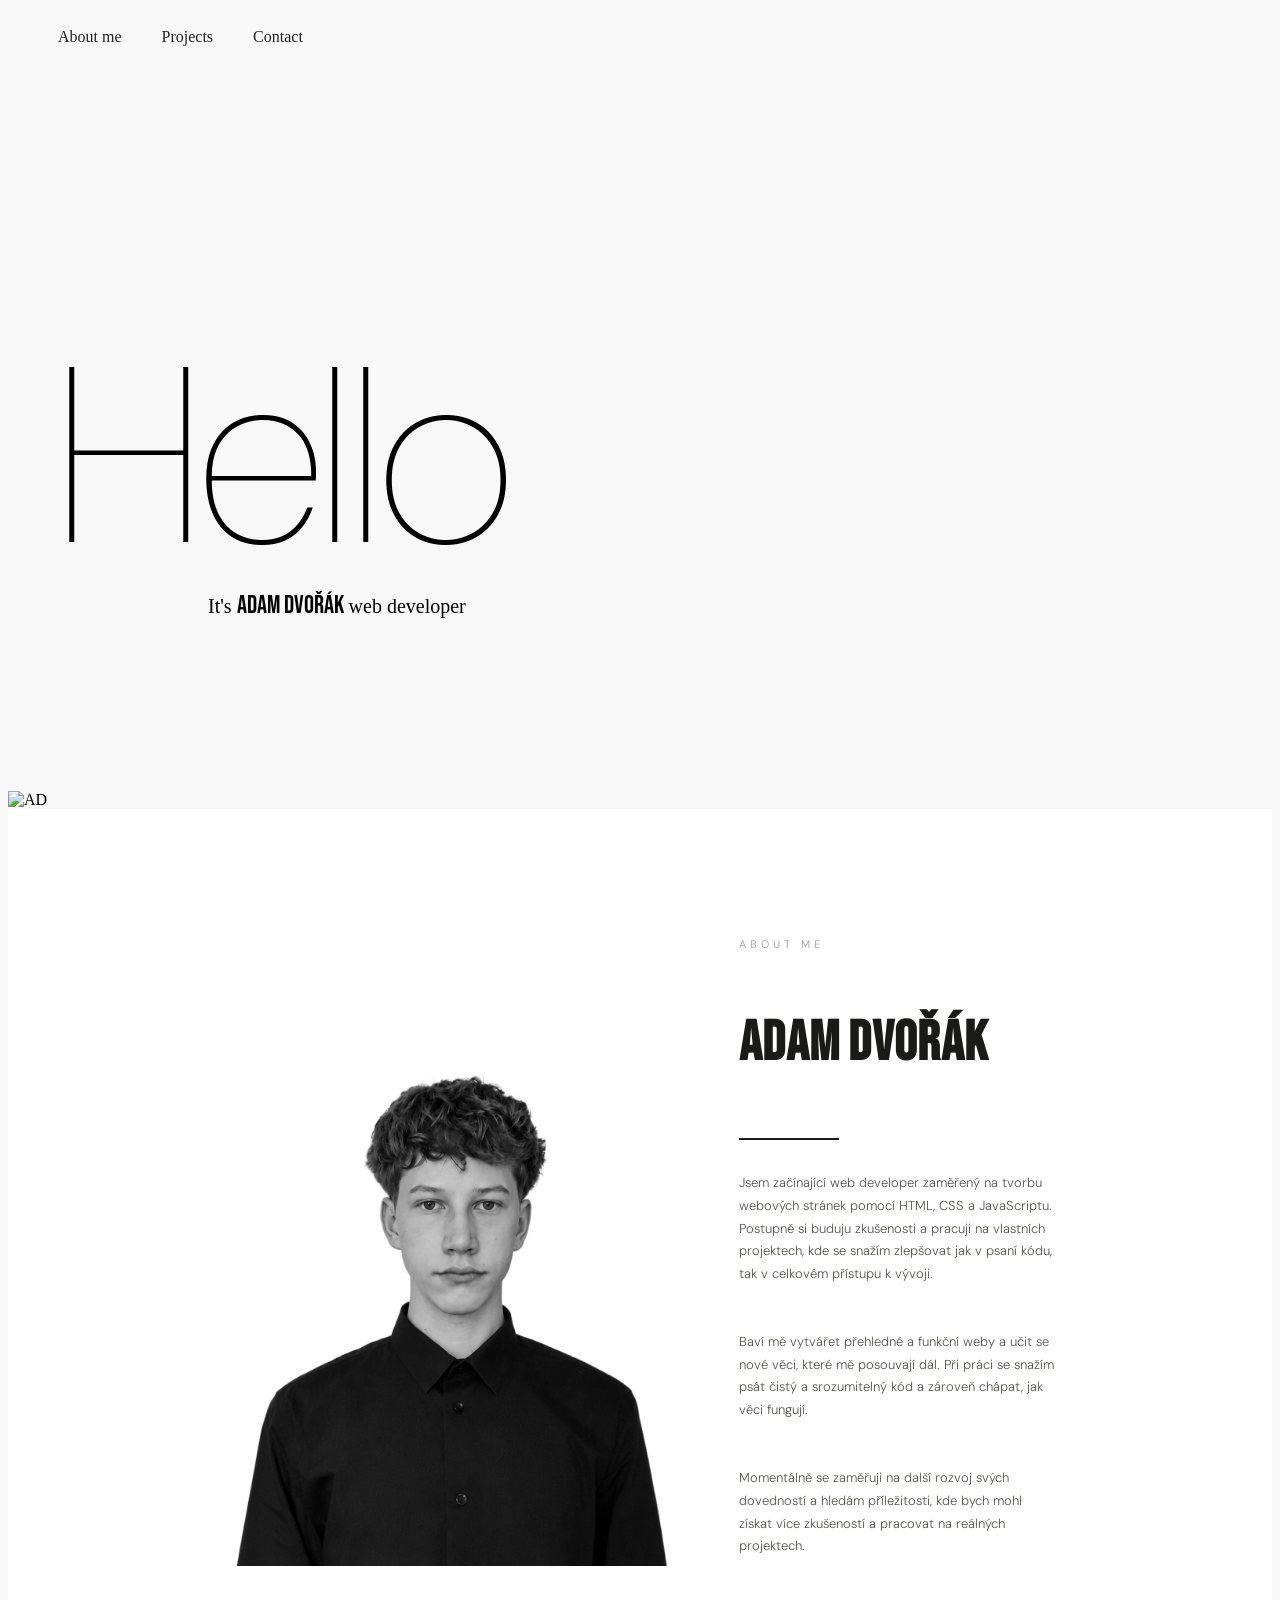
==== main.html @ d18d7697 "add" ====
<!DOCTYPE html>
<html lang="en">
<head>
    <meta charset="UTF-8">
    <title>Portfolio</title>
    <link rel="stylesheet" href="main.css">
    <link href='https://fonts.googleapis.com/css2?family=Bebas+Neue&family=DM+Sans:wght@300;400;500&display=swap' rel='stylesheet'>
</head>
<body>


    <nav>
        <a href="#about">About me</a>
        <a href="#">Projects</a>
        <a href="#">Contact</a>
    </nav>

    <div>
        <h1 class="main-text">Hello</h1>
    </div>
    <div class="web-dv">
        <p>It's <span class="name-font">Adam Dvořák</span> web developer</p>
    </div>

    <div>
        <img src="" alt="AD" class="about-Hl-photo">
    </div>

<section class="about" id="about">
    <div class="about-inner">

        <div>
            <img src="images/Hl.photo.png" alt="AD" class="about-photo">
        </div>

        <div class="about-text-wrap">
            <span class="about-label">About me</span>
            <h2 class="about-name">
                <span>Adam</span><span>Dvořák</span>
            </h2>
            <div class="about-line"></div>
            <p class="about-text">
                Jsem začínající web developer zaměřený na tvorbu webových stránek pomocí HTML, CSS a JavaScriptu. Postupně si buduju zkušenosti a pracuji na vlastních projektech, kde se snažím zlepšovat jak v psaní kódu, tak v celkovém přístupu k vývoji.
            </p>
            <p class="about-text">
                Baví mě vytvářet přehledné a funkční weby a učit se nové věci, které mě posouvají dál. Při práci se snažím psát čistý a srozumitelný kód a zároveň chápat, jak věci fungují.
            </p>
            <p class="about-text">
                Momentálně se zaměřuji na další rozvoj svých dovedností a hledám příležitosti, kde bych mohl získat více zkušeností a pracovat na reálných projektech.
            </p>
        </div>

    </div>
</section>

</body>
</html>
---- main.css ----
body {
    background-color: #F8F8F8;
}

nav {
    display: flex;
    gap: 2.5rem;
    padding-top: 20px;
    padding-left: 50px;
}

nav a {
    text-decoration: none;
    color: #222222;
}

nav a:hover {
    color: #7B7B7B;
    transition: 0.4s;
}

.main-text {
    font-family: 'DM Sans', sans-serif;
    font-size: 250px;
    font-weight: 100;
    padding-top: 80px;
    padding-left: 50px;
    margin-bottom: 10px;
}

.web-dv {
    padding-left: 200px;
    margin-top: -50px;
    font-size: 20px;
    margin-bottom: 170px;
}


.name-font {
    font-family: 'Bebas Neue', sans-serif;
    font-size: 25px;
}

.about-Hl-photo{
    width: auto;
    height: 500px;
    padding-right: 150px;

}

.about {
    font-family: 'DM Sans', sans-serif;
    background: #ffffff;
    display: flex;
    align-items: center;
    padding: 6rem 7rem;
}

.about-inner {
    display: grid;
    grid-template-columns: 1fr 1.2fr;
    gap: 4rem;
    align-items: end;
    width: 80%;
    max-width: 1100px;
    margin: 0 auto;
}

.about-photo{
    padding-left: 10px;
    width: auto;
    height: 550px;

}

.about-text-wrap {
    display: flex;
    flex-direction: column;
    gap: 1.2rem;
    padding-top: 2rem;
}

.about-label {
    font-size: 11px;
    letter-spacing: 4px;
    text-transform: uppercase;
    color: #aaa9a3;
}

.about-name {
    font-family: 'Bebas Neue', sans-serif;
    font-size: clamp(36px, 4.5vw, 56px);
    letter-spacing: 1px;
    line-height: 1;
    color: #1a1a18;
    display: flex;
    align-items: baseline;
    gap: 0.5rem;
    flex-wrap: wrap;
}

.about-line {
    width: 100px;
    height: 2px;
    background: #1a1a18;
}

.about-text {
    font-size: 13px;
    color: #555550;
    font-weight: 300;
    line-height: 1.75;
}
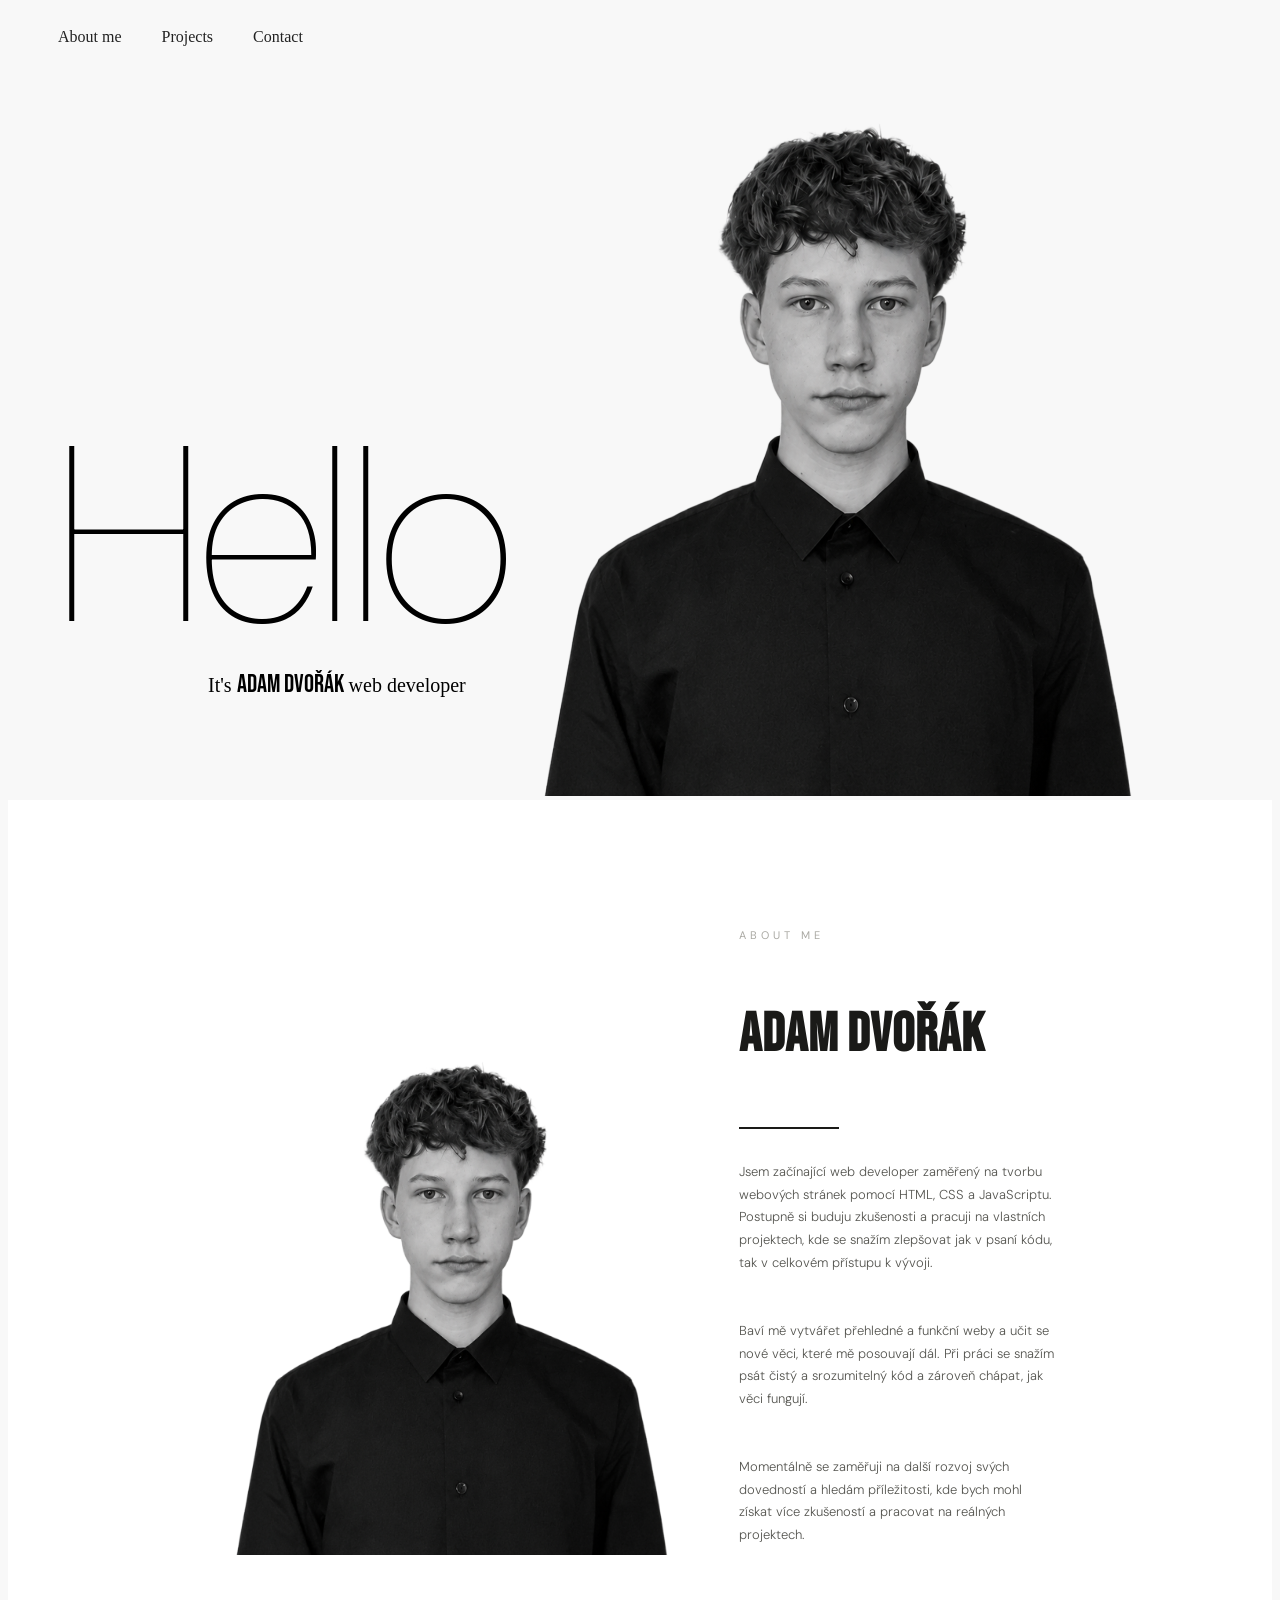
==== commit bd603e87: "edit" ====
--- a/main.html
+++ b/main.html
@@ -1,5 +1,5 @@
 <!DOCTYPE html>
-<html lang="en">
+<html lang="cs">
 <head>
     <meta charset="UTF-8">
     <title>Portfolio</title>
@@ -8,25 +8,29 @@
 </head>
 <body>
 
+<nav>
+    <a href="#about">About me</a>
+    <a href="#">Projects</a>
+    <a href="#">Contact</a>
+</nav>
 
-    <nav>
-        <a href="#about">About me</a>
-        <a href="#">Projects</a>
-        <a href="#">Contact</a>
-    </nav>
+<div class="hero-content">
+    <div>
+        <div>
+            <h1 class="main-text">Hello</h1>
+        </div>
+        <div class="web-dv">
+            <p>It's <span class="name-font">Adam Dvořák</span> web developer</p>
+        </div>
+    </div>
+    <div>
+        <div>
+            <img src="images/Hl.photo.png" alt="AD" class="about-Hl-photo">
+        </div>
+    </div>
+</div>
 
-    <div>
-        <h1 class="main-text">Hello</h1>
-    </div>
-    <div class="web-dv">
-        <p>It's <span class="name-font">Adam Dvořák</span> web developer</p>
-    </div>
-
-    <div>
-        <img src="" alt="AD" class="about-Hl-photo">
-    </div>
-
-<section class="about" id="about">
+<div class="about" id="about">
     <div class="about-inner">
 
         <div>
@@ -51,9 +55,8 @@
         </div>
 
     </div>
-</section>
+</div>
 
 </body>
 </html>
 
-
--- a/main.css
+++ b/main.css
@@ -19,6 +19,12 @@
     transition: 0.4s;
 }
 
+.hero-content {
+    display: flex;
+    align-items: center;
+    justify-content: space-between;
+}
+
 .main-text {
     font-family: 'DM Sans', sans-serif;
     font-size: 250px;
@@ -32,20 +38,20 @@
     padding-left: 200px;
     margin-top: -50px;
     font-size: 20px;
-    margin-bottom: 170px;
 }
 
+.photo-right {
+    width: 750px;
+}
 
 .name-font {
     font-family: 'Bebas Neue', sans-serif;
     font-size: 25px;
 }
 
-.about-Hl-photo{
-    width: auto;
-    height: 500px;
-    padding-right: 150px;
-
+.about-Hl-photo {
+    height: 750px;
+    padding-right: 130px;
 }
 
 .about {
@@ -63,14 +69,13 @@
     align-items: end;
     width: 80%;
     max-width: 1100px;
-    margin: 0 auto;
+    margin: auto;
 }
 
-.about-photo{
+.about-photo {
     padding-left: 10px;
     width: auto;
     height: 550px;
-
 }
 
 .about-text-wrap {
@@ -89,12 +94,11 @@
 
 .about-name {
     font-family: 'Bebas Neue', sans-serif;
-    font-size: clamp(36px, 4.5vw, 56px);
+    font-size:55px;
     letter-spacing: 1px;
     line-height: 1;
     color: #1a1a18;
     display: flex;
-    align-items: baseline;
     gap: 0.5rem;
     flex-wrap: wrap;
 }
@@ -110,4 +114,4 @@
     color: #555550;
     font-weight: 300;
     line-height: 1.75;
-}
+}
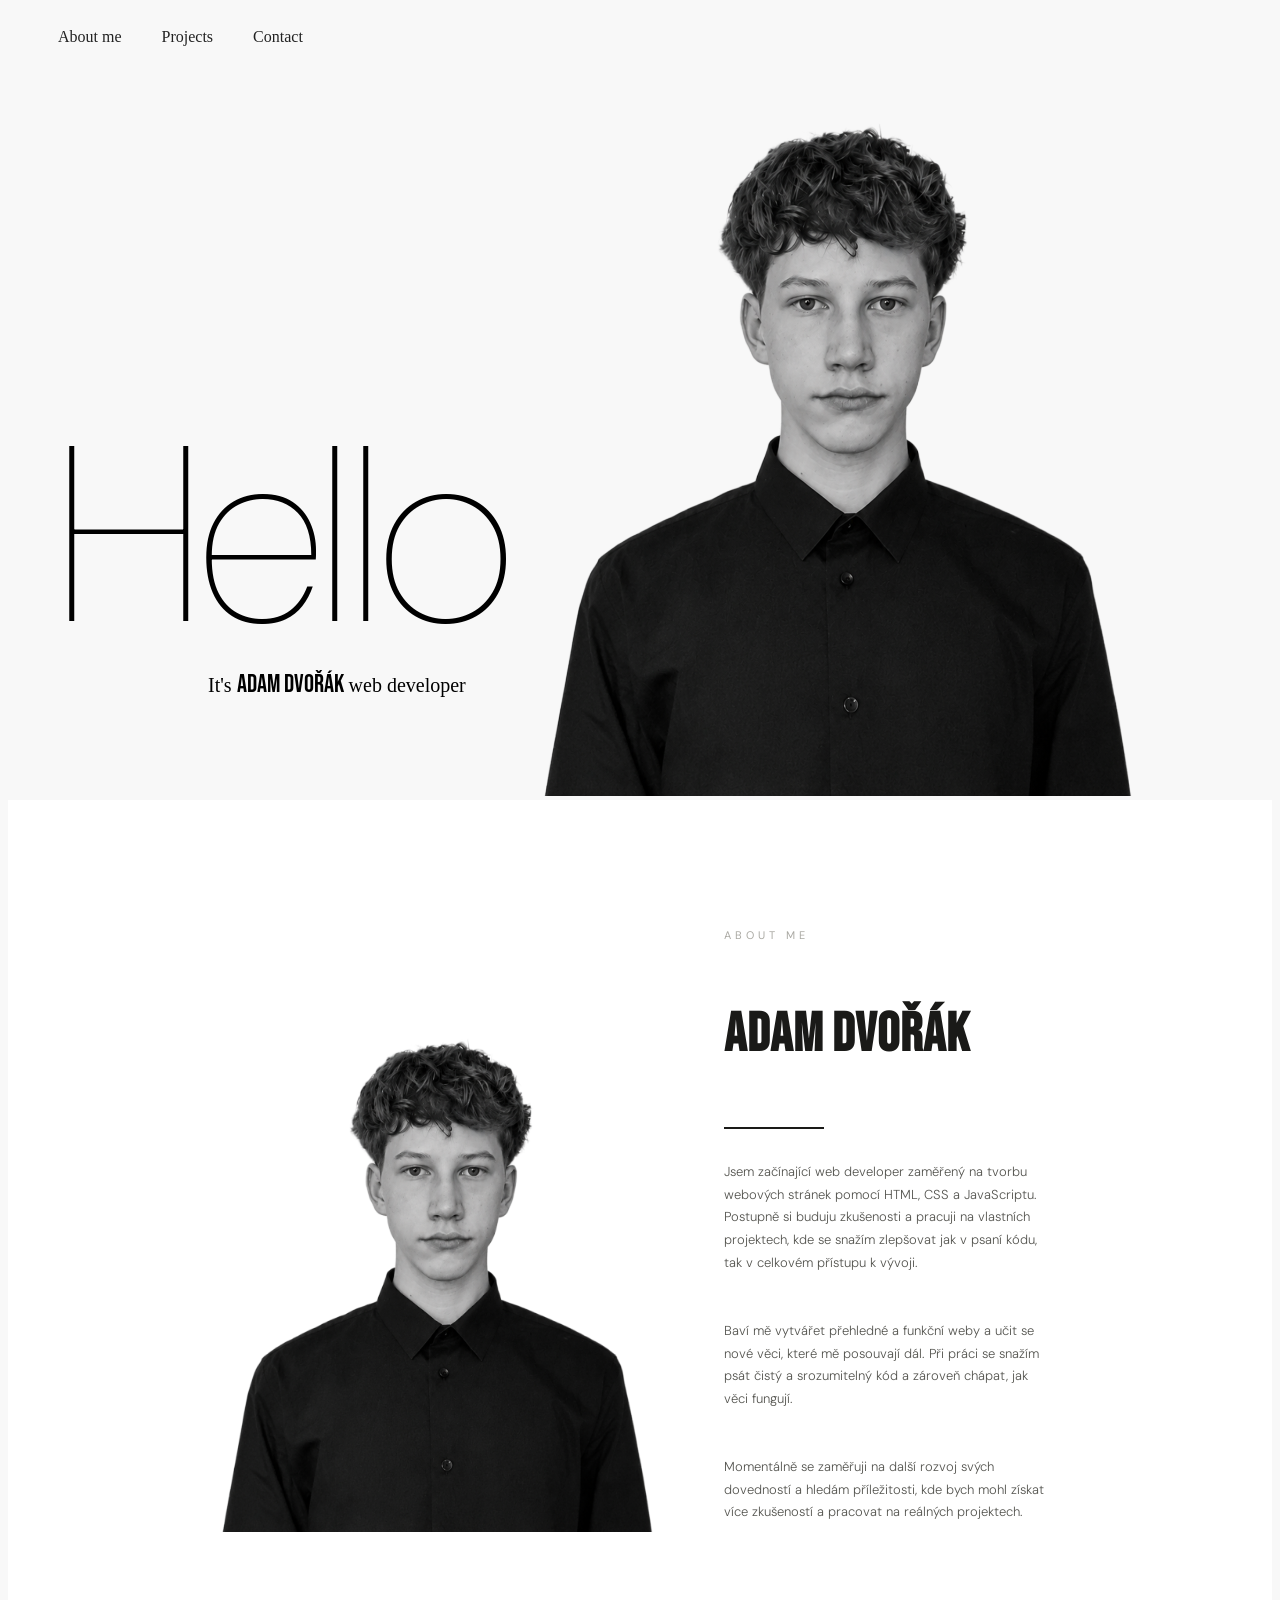
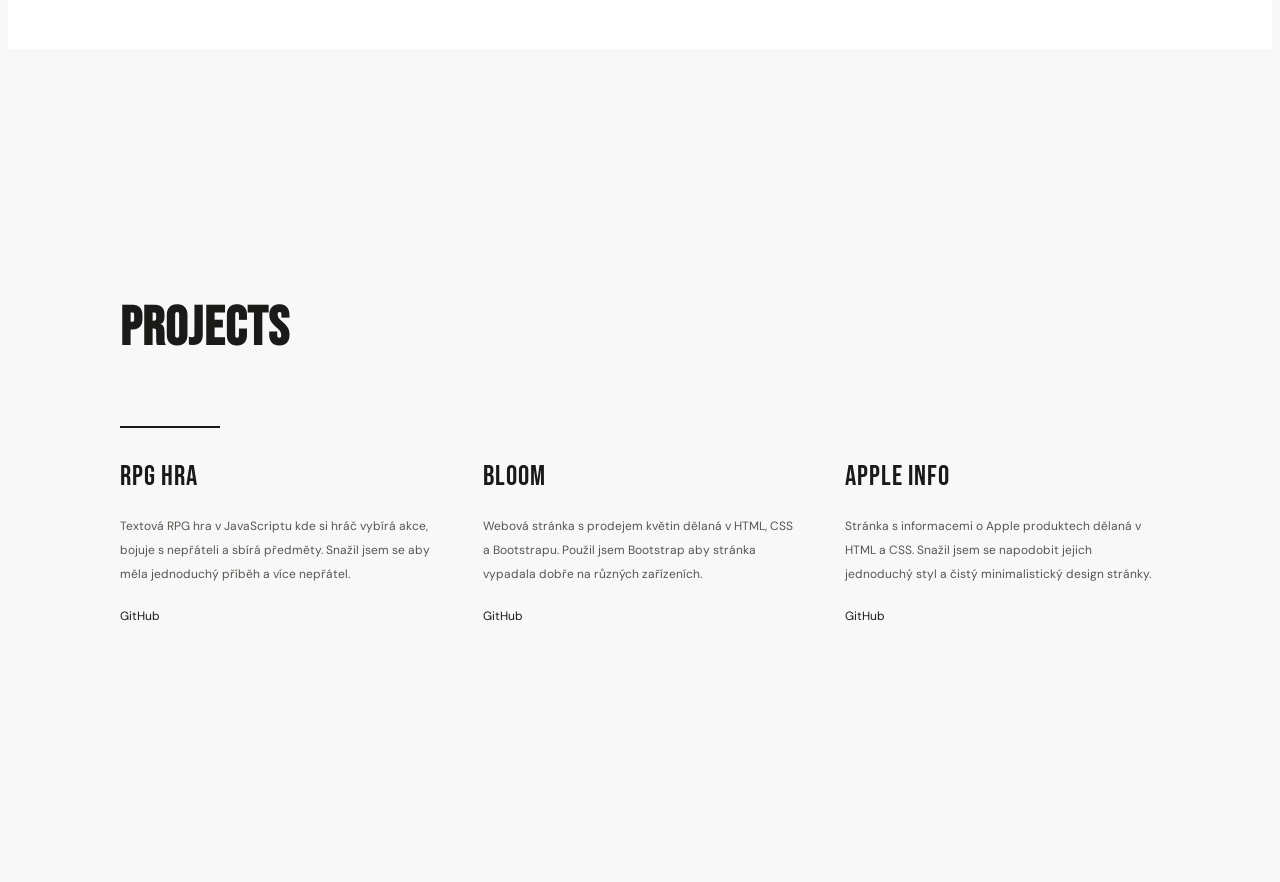
==== commit 1a3b7c1d: "add" ====
--- a/main.html
+++ b/main.html
@@ -10,14 +10,14 @@
 
 <nav>
     <a href="#about">About me</a>
-    <a href="#">Projects</a>
+    <a href="#projects">Projects</a>
     <a href="#">Contact</a>
 </nav>
 
 <div class="hero-content">
     <div>
         <div>
-            <h1 class="main-text">Hello</h1>
+            <h1 class="Hello-text">Hello</h1>
         </div>
         <div class="web-dv">
             <p>It's <span class="name-font">Adam Dvořák</span> web developer</p>
@@ -25,7 +25,7 @@
     </div>
     <div>
         <div>
-            <img src="images/Hl.photo.png" alt="AD" class="about-Hl-photo">
+            <img src="images/Hl.photo.png" alt="AD" class="Hl-photo">
         </div>
     </div>
 </div>
@@ -57,6 +57,32 @@
     </div>
 </div>
 
+<div class="projects" id="projects">
+    <h2 class="projects-heading">Projects</h2>
+    <div class="projects-line"></div>
+
+    <div class="projects-grid">
+
+        <div class="project-card">
+            <div class="project-title">RPG hra</div>
+            <p class="project-text">Textová RPG hra v JavaScriptu kde si hráč vybírá akce, bojuje s nepřáteli a sbírá předměty. Snažil jsem se aby měla jednoduchý příběh a více nepřátel.</p>
+            <a class="project-link" href="https://github.com/adam99dvorak/rpg_hra">GitHub</a>
+        </div>
+
+        <div class="project-card">
+            <div class="project-title">Bloom</div>
+            <p class="project-text">Webová stránka s prodejem květin dělaná v HTML, CSS a Bootstrapu. Použil jsem Bootstrap aby stránka vypadala dobře na různých zařízeních.</p>
+            <a class="project-link" href="https://github.com/adam99dvorak/Bloom">GitHub</a>
+        </div>
+
+        <div class="project-card">
+            <div class="project-title">Apple info</div>
+            <p class="project-text">Stránka s informacemi o Apple produktech dělaná v HTML a CSS. Snažil jsem se napodobit jejich jednoduchý styl a čistý minimalistický design stránky.</p>
+            <a class="project-link" href="https://github.com/adam99dvorak/Projekt-WPA">GitHub</a>
+        </div>
+
+    </div>
+</div>
+
 </body>
-</html>
-
+</html>
--- a/main.css
+++ b/main.css
@@ -25,7 +25,8 @@
     justify-content: space-between;
 }
 
-.main-text {
+
+.Hello-text {
     font-family: 'DM Sans', sans-serif;
     font-size: 250px;
     font-weight: 100;
@@ -40,26 +41,23 @@
     font-size: 20px;
 }
 
-.photo-right {
-    width: 750px;
-}
-
 .name-font {
     font-family: 'Bebas Neue', sans-serif;
     font-size: 25px;
 }
 
-.about-Hl-photo {
+.Hl-photo {
     height: 750px;
     padding-right: 130px;
 }
 
+/* ABOUT */
 .about {
     font-family: 'DM Sans', sans-serif;
     background: #ffffff;
     display: flex;
     align-items: center;
-    padding: 6rem 7rem;
+    padding: 6rem 7rem 7rem 6rem;
 }
 
 .about-inner {
@@ -94,7 +92,7 @@
 
 .about-name {
     font-family: 'Bebas Neue', sans-serif;
-    font-size:55px;
+    font-size: 55px;
     letter-spacing: 1px;
     line-height: 1;
     color: #1a1a18;
@@ -114,4 +112,67 @@
     color: #555550;
     font-weight: 300;
     line-height: 1.75;
+}
+
+/* PROJECTS */
+.projects {
+    font-family: 'DM Sans', sans-serif;
+    background: #F8F8F8;
+    padding: 150px 7rem 250px 7rem
+
+}
+
+.projects-heading {
+    font-family: 'Bebas Neue', sans-serif;
+    font-size: 55px;
+    letter-spacing: 1px;
+    padding-top: 50px;
+    color: #1a1a18;
+    margin-bottom: 4rem;
+}
+
+.projects-line {
+    width: 100px;
+    height: 2px;
+    background: #1a1a18;
+    margin-bottom: 2rem;
+}
+
+.projects-grid {
+    display: grid;
+    grid-template-columns: 1fr 1fr 1fr;
+    gap: 3rem;
+    align-items: start;
+}
+
+.project-card {
+    display: flex;
+    flex-direction: column;
+    gap: 0.6rem;
+}
+
+.project-title {
+    font-family: 'Bebas Neue', sans-serif;
+    font-size: 28px;
+    color: #1a1a18;
+    letter-spacing: 1px;
+}
+
+.project-text {
+    font-size: 12px;
+    color: #555550;
+    font-weight: 400;
+    line-height: 2;
+}
+
+.project-link {
+    font-size: 12px;
+    color: #1a1a18;
+    text-decoration: none;
+    align-self: flex-start;
+}
+
+.project-link:hover {
+    color: #7B7B7B;
+    transition: 0.4s;
 }
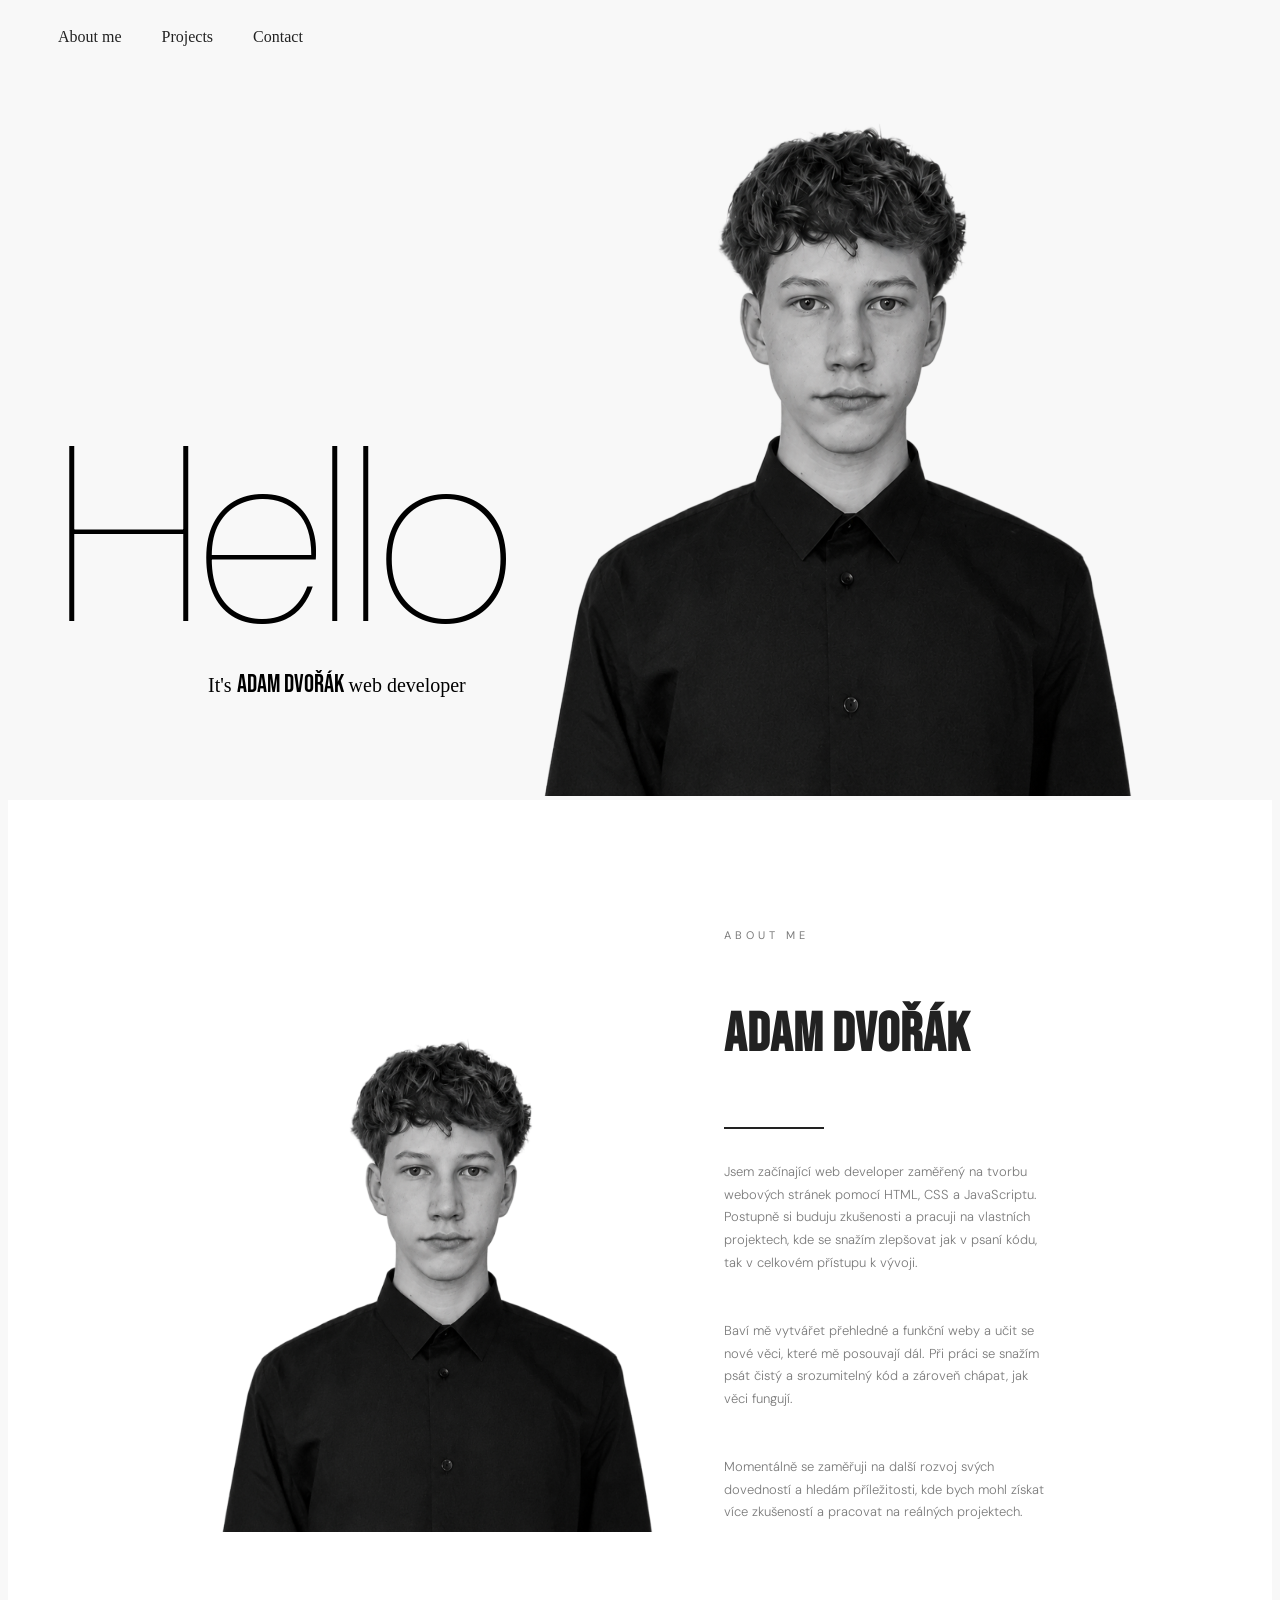
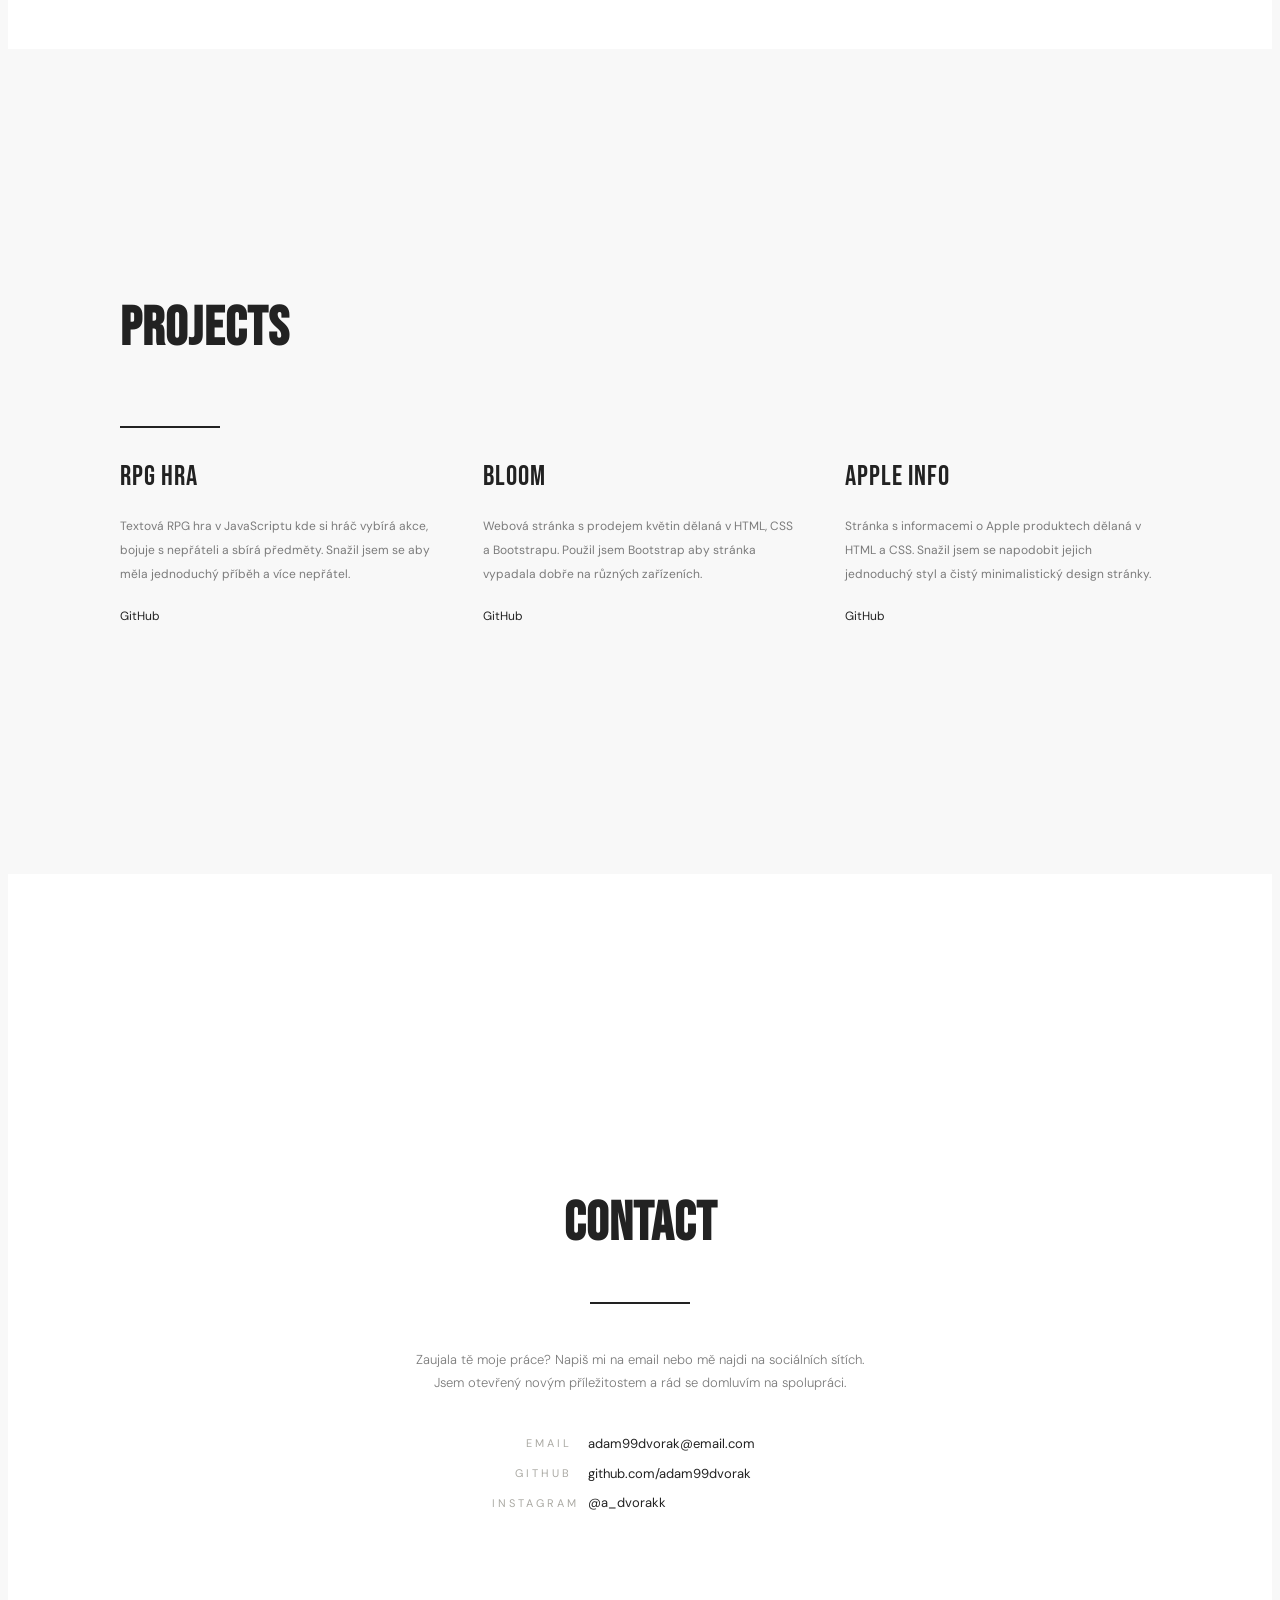
==== commit 37a4aece: "changes" ====
--- a/main.html
+++ b/main.html
@@ -4,6 +4,7 @@
     <meta charset="UTF-8">
     <title>Portfolio</title>
     <link rel="stylesheet" href="main.css">
+    <meta name="viewport" content="width=device-width, initial-scale=1.0">
     <link href='https://fonts.googleapis.com/css2?family=Bebas+Neue&family=DM+Sans:wght@300;400;500&display=swap' rel='stylesheet'>
 </head>
 <body>
@@ -11,7 +12,7 @@
 <nav>
     <a href="#about">About me</a>
     <a href="#projects">Projects</a>
-    <a href="#">Contact</a>
+    <a href="#contact">Contact</a>
 </nav>
 
 <div class="hero-content">
@@ -33,7 +34,7 @@
 <div class="about" id="about">
     <div class="about-inner">
 
-        <div>
+        <div class="block-del">
             <img src="images/Hl.photo.png" alt="AD" class="about-photo">
         </div>
 
@@ -84,5 +85,31 @@
     </div>
 </div>
 
+<!-- CONTACT -->
+<div class="contact" id="contact">
+    <h2 class="contact-heading">Contact</h2>
+    <div class="contact-line"></div>
+    <p class="contact-text">Zaujala tě moje práce? Napiš mi na email nebo mě najdi na sociálních sítích. Jsem otevřený novým příležitostem a rád se domluvím na spolupráci.</p>
+
+    <div class="contact-links">
+
+        <a class="contact-item" href="mailto:adam99dvorak@email.com">
+            <span class="contact-label">Email</span>
+            <span class="contact-value">adam99dvorak@email.com</span>
+        </a>
+
+        <a class="contact-item" href="https://github.com/adam99dvorak">
+            <span class="contact-label">GitHub</span>
+            <span class="contact-value">github.com/adam99dvorak</span>
+        </a>
+
+        <a class="contact-item" href="https://www.instagram.com/a_dvorakk/">
+            <span class="contact-label">Instagram</span>
+            <span class="contact-value">@a_dvorakk</span>
+        </a>
+
+    </div>
+</div>
+
 </body>
 </html>
--- a/main.css
+++ b/main.css
@@ -1,5 +1,10 @@
+html {
+    scroll-behavior: smooth;
+}
+
 body {
     background-color: #F8F8F8;
+    overflow-x: hidden;
 }
 
 nav {
@@ -24,7 +29,6 @@
     align-items: center;
     justify-content: space-between;
 }
-
 
 .Hello-text {
     font-family: 'DM Sans', sans-serif;
@@ -87,7 +91,7 @@
     font-size: 11px;
     letter-spacing: 4px;
     text-transform: uppercase;
-    color: #aaa9a3;
+    color: #7B7B7B;
 }
 
 .about-name {
@@ -95,7 +99,7 @@
     font-size: 55px;
     letter-spacing: 1px;
     line-height: 1;
-    color: #1a1a18;
+    color: #222222;
     display: flex;
     gap: 0.5rem;
     flex-wrap: wrap;
@@ -104,12 +108,12 @@
 .about-line {
     width: 100px;
     height: 2px;
-    background: #1a1a18;
+    background: #222222;
 }
 
 .about-text {
     font-size: 13px;
-    color: #555550;
+    color: #7B7B7B;
     font-weight: 300;
     line-height: 1.75;
 }
@@ -118,8 +122,7 @@
 .projects {
     font-family: 'DM Sans', sans-serif;
     background: #F8F8F8;
-    padding: 150px 7rem 250px 7rem
-
+    padding: 150px 7rem 250px 7rem;
 }
 
 .projects-heading {
@@ -127,14 +130,14 @@
     font-size: 55px;
     letter-spacing: 1px;
     padding-top: 50px;
-    color: #1a1a18;
+    color: #222222;
     margin-bottom: 4rem;
 }
 
 .projects-line {
     width: 100px;
     height: 2px;
-    background: #1a1a18;
+    background: #222222;
     margin-bottom: 2rem;
 }
 
@@ -154,20 +157,20 @@
 .project-title {
     font-family: 'Bebas Neue', sans-serif;
     font-size: 28px;
-    color: #1a1a18;
+    color: #222222;
     letter-spacing: 1px;
 }
 
 .project-text {
     font-size: 12px;
-    color: #555550;
+    color: #7B7B7B;
     font-weight: 400;
     line-height: 2;
 }
 
 .project-link {
     font-size: 12px;
-    color: #1a1a18;
+    color: #222222;
     text-decoration: none;
     align-self: flex-start;
 }
@@ -175,4 +178,184 @@
 .project-link:hover {
     color: #7B7B7B;
     transition: 0.4s;
+}
+
+/* CONTACT */
+.contact {
+    font-family: 'DM Sans', sans-serif;
+    background: #ffffff;
+    padding: 270px 7rem 200px 7rem;
+    display: flex;
+    flex-direction: column;
+    align-items: center;
+    text-align: center;
+}
+
+.contact-heading {
+    font-family: 'Bebas Neue', sans-serif;
+    font-size: 55px;
+    letter-spacing: 1px;
+    color: #222222;
+}
+
+.contact-line {
+    width: 100px;
+    height: 2px;
+    background: #222222;
+    margin-bottom: 2rem;
+}
+
+.contact-text {
+    font-size: 13px;
+    color: #7B7B7B;
+    font-weight: 300;
+    line-height: 1.75;
+    max-width: 480px;
+    margin-bottom: 2.5rem;
+}
+
+.contact-links {
+    display: flex;
+    flex-direction: column;
+    gap: 0.8rem;
+    align-items: center;
+}
+
+.contact-item {
+    display: flex;
+    align-items: center;
+    gap: 1rem;
+    font-size: 13px;
+    color: #222222;
+    text-decoration: none;
+}
+
+.contact-label {
+    font-size: 11px;
+    letter-spacing: 3px;
+    text-transform: uppercase;
+    color: #aaa9a3;
+    width: 80px;
+    text-align: right;
+}
+
+.contact-value {
+    color: #222222;
+    font-weight: 400;
+    width: 200px;
+    text-align: left;
+}
+
+.contact-item:hover .contact-value {
+    color: #7B7B7B;
+    transition: 0.4s;
+}
+
+.block-del {
+    display: block;
+}
+
+/* TABLET - iPad a podobné (max 1024px) */
+@media (max-width: 1024px) {
+    .Hello-text {
+        font-size: 160px;
+        padding-left: 30px;
+        padding-top: 60px;
+    }
+
+    .web-dv {
+        padding-left: 100px;
+        margin-top: -30px;
+    }
+
+    .Hl-photo {
+        height: 550px;
+        padding-right: 40px;
+    }
+
+    .about {
+        padding: 4rem 3rem;
+    }
+
+    .about-inner {
+        width: 100%;
+        gap: 2rem;
+    }
+
+    .about-photo {
+        height: 400px;
+    }
+
+    .projects {
+        padding: 6rem 3rem;
+    }
+
+    .projects-grid {
+        grid-template-columns: 1fr 1fr;
+        gap: 2rem;
+    }
+
+    .contact {
+        padding: 6rem 3rem;
+    }
+}
+
+/* MOBIL (max 768px) */
+@media (max-width: 768px) {
+    .block-del {
+        display: none;
+    }
+
+    nav {
+        padding-left: 20px;
+        gap: 1.5rem;
+    }
+
+    .hero-content {
+        flex-direction: column;
+    }
+
+    .Hello-text {
+        font-size: 80px;
+        padding-left: 20px;
+        padding-top: 40px;
+    }
+
+    .web-dv {
+        padding-left: 20px;
+        margin-top: 0;
+    }
+
+    .Hl-photo {
+        height: auto;
+        width: 100%;
+        padding-right: 0;
+    }
+
+    .about {
+        padding: 3rem 2rem;
+    }
+
+    .about-inner {
+        grid-template-columns: 1fr;
+        width: 100%;
+    }
+
+    .about-photo {
+        width: 100%;
+        height: auto;
+        padding-left: 0;
+    }
+
+    .projects {
+        padding: 4rem 2rem;
+    }
+
+    .projects-grid {
+        grid-template-columns: 1fr;
+    }
+
+    .contact {
+        padding: 4rem 2rem;
+    }
 }
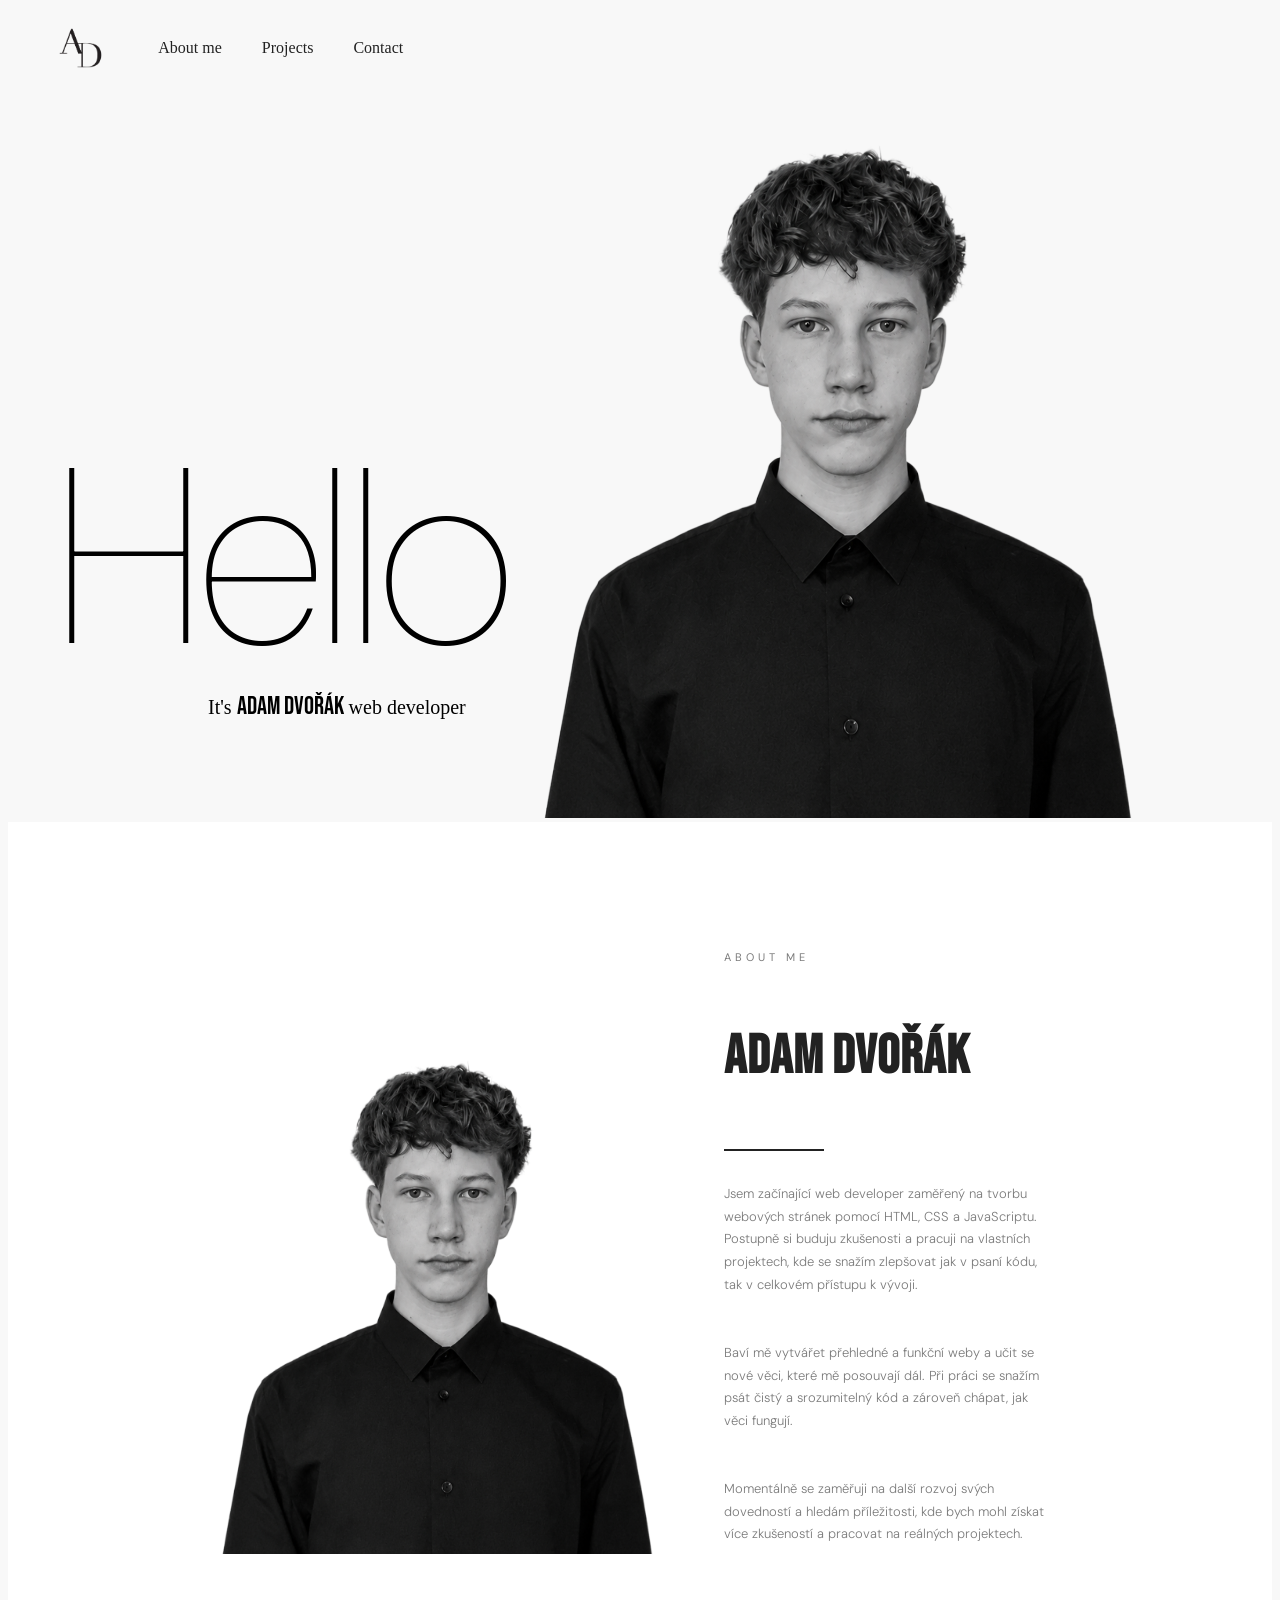
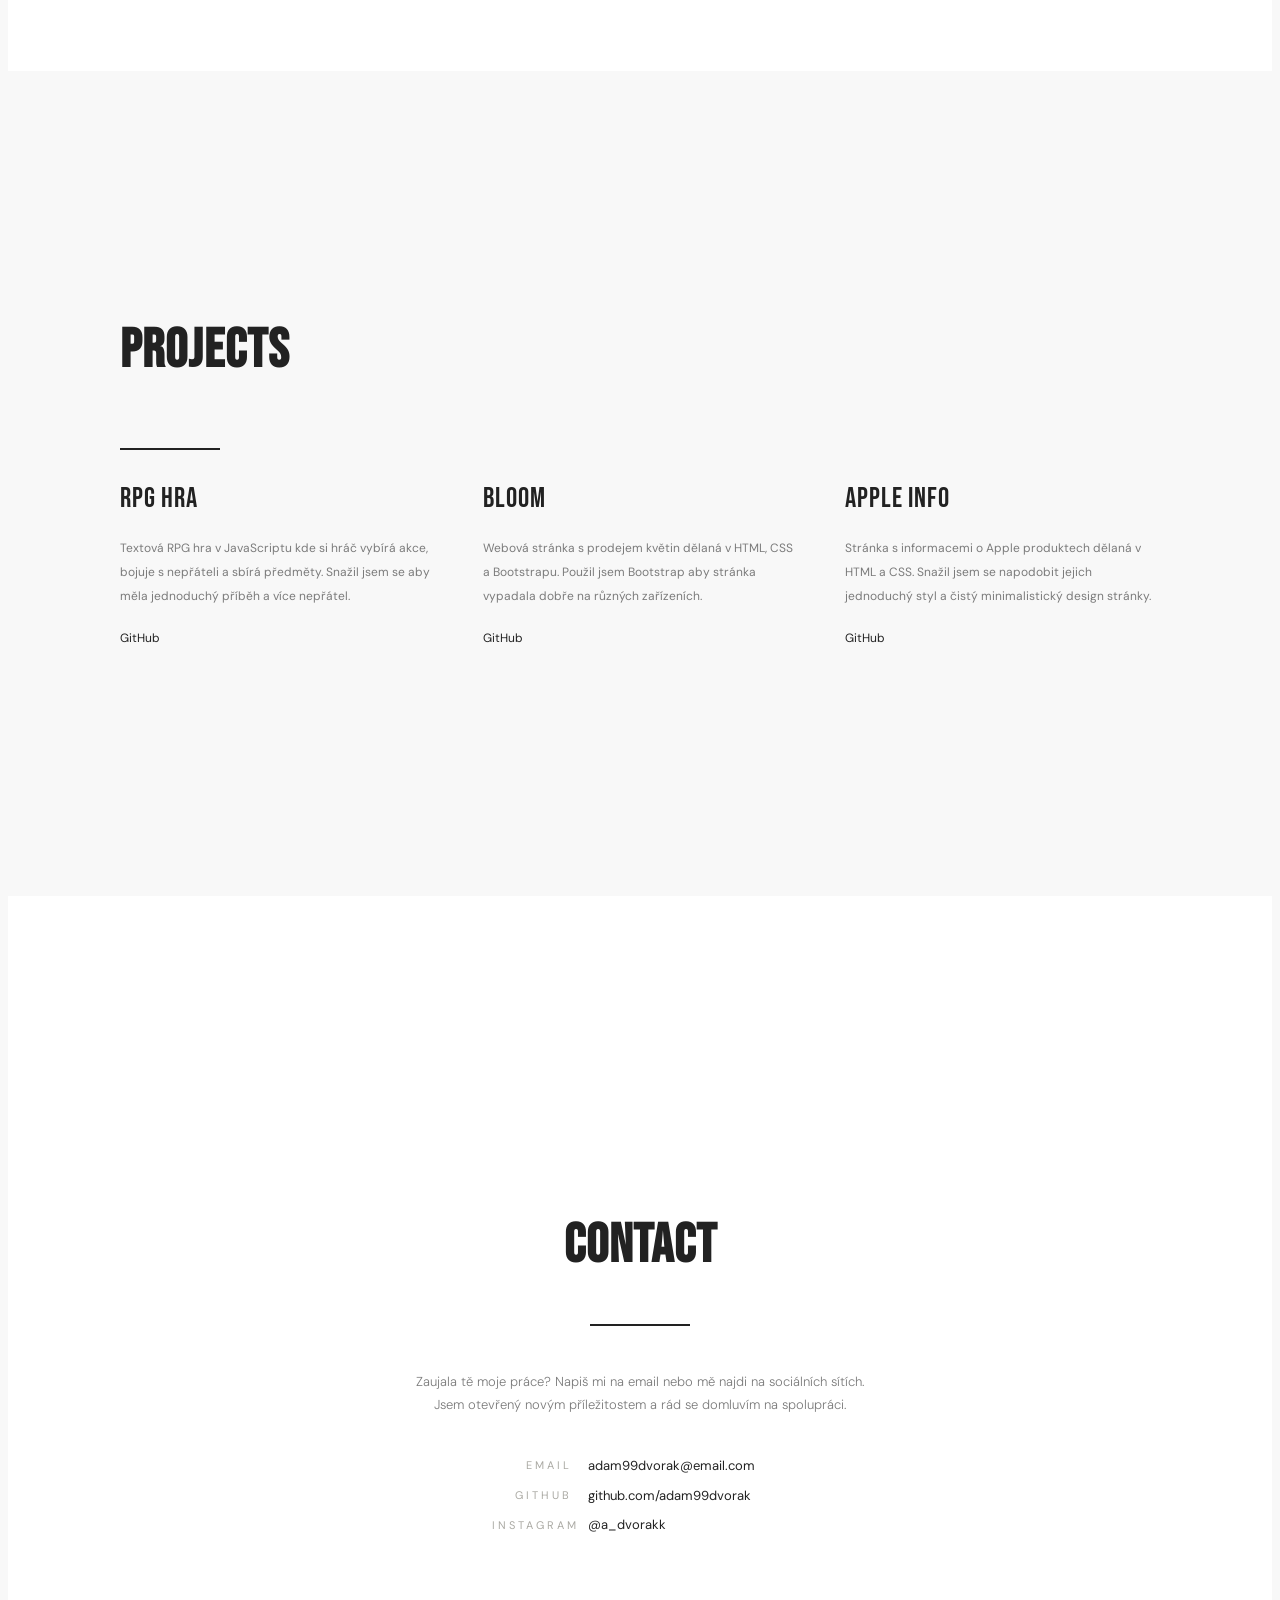
==== commit d89750bc: "add logo" ====
--- a/main.html
+++ b/main.html
@@ -10,6 +10,7 @@
 <body>
 
 <nav>
+    <img src="images/AD_logo.png" alt="AD" class="nav-logo">
     <a href="#about">About me</a>
     <a href="#projects">Projects</a>
     <a href="#contact">Contact</a>
--- a/main.css
+++ b/main.css
@@ -12,6 +12,7 @@
     gap: 2.5rem;
     padding-top: 20px;
     padding-left: 50px;
+    align-items: center;
 }
 
 nav a {
@@ -22,6 +23,12 @@
 nav a:hover {
     color: #7B7B7B;
     transition: 0.4s;
+}
+
+.nav-logo {
+    padding-right: 15px;
+    height: 40px;
+    width:auto;
 }
 
 .hero-content {
